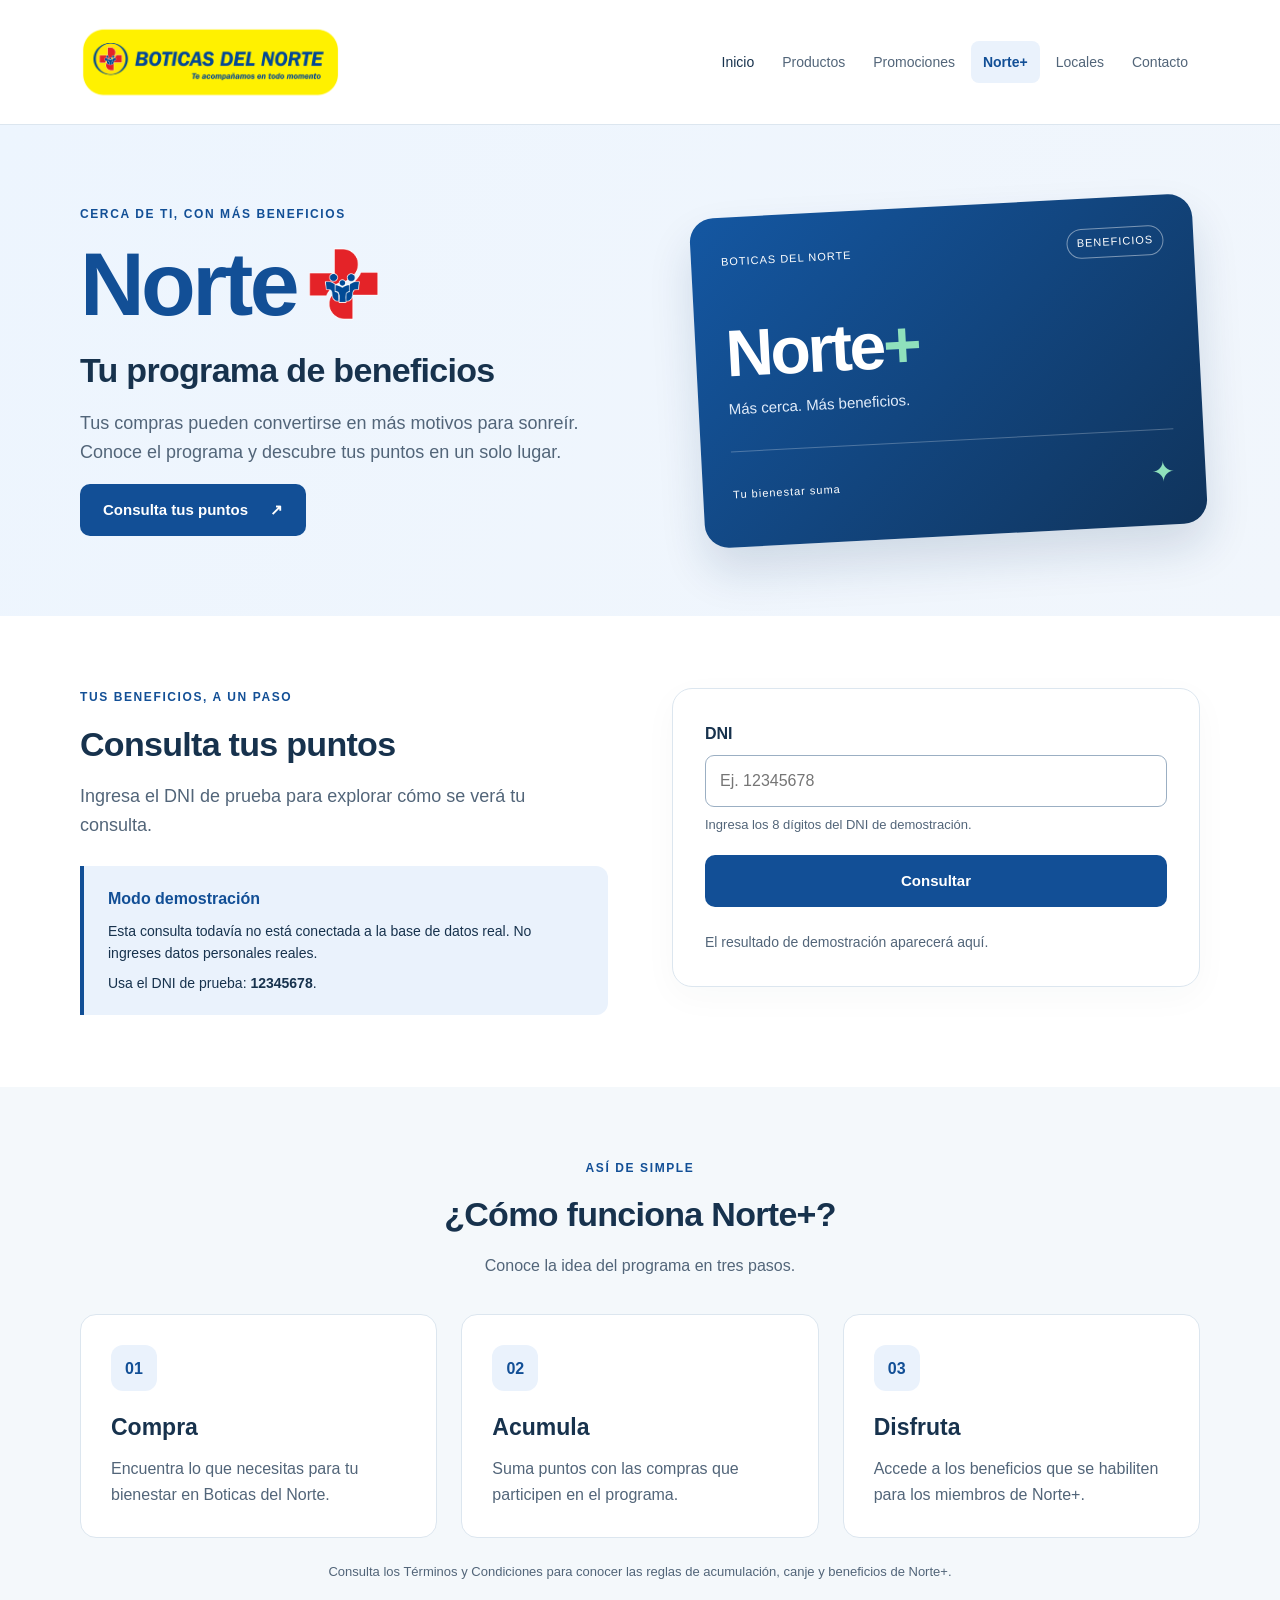
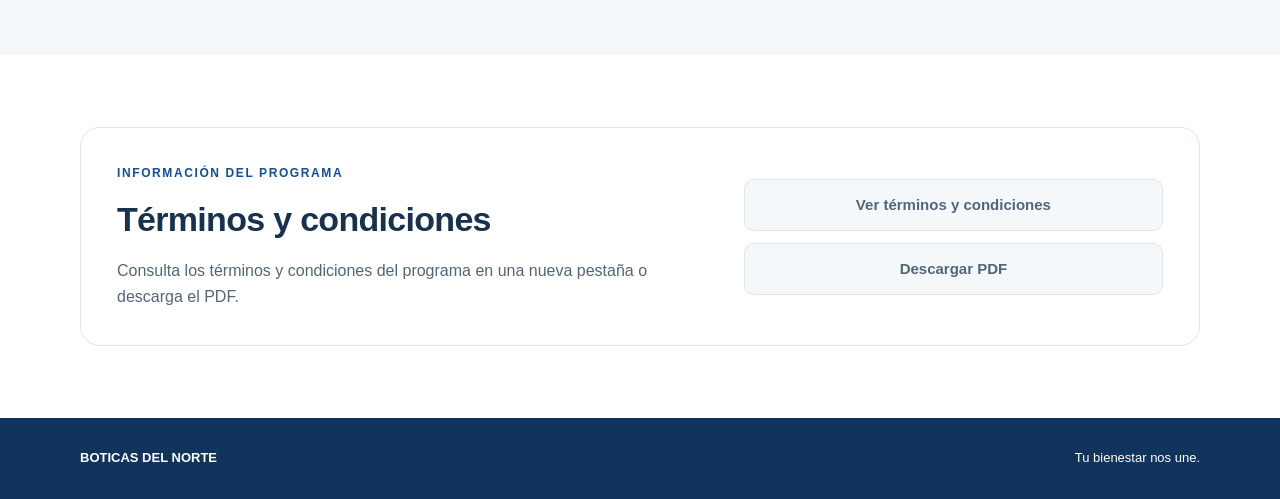
==== norte-plus.html @ 031ef353 "Crear pagina Norte+ con consulta de puntos y terminos" ====
<!DOCTYPE html>
<html lang="es">
<head>
    <meta charset="UTF-8">
    <meta name="viewport" content="width=device-width, initial-scale=1.0">
    <meta name="description" content="Conoce Norte+, el programa de beneficios de Boticas del Norte. Consulta de puntos en modo demostración.">
    <title>Norte+ | Boticas del Norte</title>
    <link rel="stylesheet" href="norte-plus.css">
    <script src="norte-plus.js" defer></script>
</head>
<body>
    <a class="skip-link" href="#contenido">Ir al contenido</a>
    <header class="site-header">
        <div class="container header-content">
            <a class="brand" href="index.html"><img class="brand-logo" src="img/logo-boticas-del-norte.png" alt="Boticas del Norte" width="4320" height="1334"></a>
            <nav aria-label="Navegación principal">
                <a href="index.html">Inicio</a>
                <span class="nav-pending" aria-disabled="true" title="Próximamente">Productos</span>
                <span class="nav-pending" aria-disabled="true" title="Próximamente">Promociones</span>
                <a href="norte-plus.html" aria-current="page">Norte+</a>
                <span class="nav-pending" aria-disabled="true" title="Próximamente">Locales</span>
                <span class="nav-pending" aria-disabled="true" title="Próximamente">Contacto</span>
            </nav>
        </div>
    </header>
    <main id="contenido">
        <section class="hero" aria-labelledby="hero-title">
            <div class="container hero-grid">
                <div>
                    <p class="eyebrow">CERCA DE TI, CON MÁS BENEFICIOS</p>
                    <h1 id="hero-title" class="hero-identity" aria-label="Norte+"><span aria-hidden="true">Norte</span><img class="hero-logo" src="img/logo-norte-plus.png" alt="" width="439" height="460"></h1>
                    <h2>Tu programa de beneficios</h2>
                    <p class="hero-copy">Tus compras pueden convertirse en más motivos para sonreír. Conoce el programa y descubre tus puntos en un solo lugar.</p>
                    <a class="button button-primary" href="#consulta">Consulta tus puntos <span aria-hidden="true">↗</span></a>
                </div>
                <div class="membership-card" aria-label="Tarjeta ilustrativa del programa Norte+">
                    <div class="card-top"><span>BOTICAS DEL NORTE</span><span class="card-badge">BENEFICIOS</span></div>
                    <p class="card-name">Norte<span>+</span></p>
                    <p>Más cerca. Más beneficios.</p>
                    <div class="card-bottom"><span>Tu bienestar suma</span><span aria-hidden="true">✦</span></div>
                </div>
            </div>
        </section>
        <section class="section" id="consulta" aria-labelledby="consulta-title">
            <div class="container consultation-grid">
                <div>
                    <p class="eyebrow">TUS BENEFICIOS, A UN PASO</p>
                    <h2 id="consulta-title">Consulta tus puntos</h2>
                    <p class="section-copy">Ingresa el DNI de prueba para explorar cómo se verá tu consulta.</p>
                    <div class="demo-note"><strong>Modo demostración</strong><p>Esta consulta todavía no está conectada a la base de datos real. No ingreses datos personales reales.</p><p>Usa el DNI de prueba: <strong>12345678</strong>.</p></div>
                </div>
                <div class="query-card">
                    <form id="points-form">
                        <label for="dni">DNI</label>
                        <input id="dni" name="dni" type="text" inputmode="numeric" maxlength="8" autocomplete="off" spellcheck="false" placeholder="Ej. 12345678" aria-describedby="dni-hint" required>
                        <p class="input-hint" id="dni-hint">Ingresa los 8 dígitos del DNI de demostración.</p>
                        <button class="button button-primary" type="submit">Consultar</button>
                    </form>
                    <div id="query-feedback" role="status" aria-live="polite" aria-atomic="true">
                        <p class="initial-message">El resultado de demostración aparecerá aquí.</p>
                    </div>
                    <noscript><p>Activa JavaScript en tu navegador para utilizar la consulta de demostración.</p></noscript>
                </div>
            </div>
        </section>
        <section class="section steps-section" aria-labelledby="steps-title">
            <div class="container">
                <div class="section-heading"><p class="eyebrow">ASÍ DE SIMPLE</p><h2 id="steps-title">¿Cómo funciona Norte+?</h2><p>Conoce la idea del programa en tres pasos.</p></div>
                <ol class="steps">
                    <li><span class="step-number" aria-hidden="true">01</span><h3>Compra</h3><p>Encuentra lo que necesitas para tu bienestar en Boticas del Norte.</p></li>
                    <li><span class="step-number" aria-hidden="true">02</span><h3>Acumula</h3><p>Suma puntos con las compras que participen en el programa.</p></li>
                    <li><span class="step-number" aria-hidden="true">03</span><h3>Disfruta</h3><p>Accede a los beneficios que se habiliten para los miembros de Norte+.</p></li>
                </ol>
                <p class="program-note">Consulta los Términos y Condiciones para conocer las reglas de acumulación, canje y beneficios de Norte+.</p>
            </div>
        </section>
        <section class="section" aria-labelledby="terms-title">
            <div class="container terms-card">
                <div><p class="eyebrow">INFORMACIÓN DEL PROGRAMA</p><h2 id="terms-title">Términos y condiciones</h2><p id="terms-note">Consulta los términos y condiciones del programa en una nueva pestaña o descarga el PDF.</p></div>
                <div class="terms-actions"><a class="button button-outline" href="pdf/terminos-condiciones-norte-plus.pdf" target="_blank" rel="noopener noreferrer" aria-describedby="terms-note">Ver términos y condiciones</a><a class="button button-outline" href="pdf/terminos-condiciones-norte-plus.pdf" download="terminos-condiciones-norte-plus.pdf" aria-describedby="terms-note">Descargar PDF</a></div>
            </div>
        </section>
    </main>
    <footer class="site-footer"><div class="container footer-content"><a class="footer-brand" href="index.html">BOTICAS DEL NORTE</a><p>Tu bienestar nos une.</p></div></footer>
</body>
</html>
---- norte-plus.css ----
:root { --blue: #124f96; --blue-dark: #10345c; --ink: #17324d; --muted: #526579; --line: #dce6ef; --surface: #f4f8fb; }
* { box-sizing: border-box; }
html { scroll-behavior: smooth; }
body { margin: 0; font-family: Arial, Helvetica, sans-serif; color: var(--ink); background: white; line-height: 1.6; }
a { color: inherit; }
button, input { font: inherit; }
button, a, input { -webkit-tap-highlight-color: transparent; }
:focus-visible { outline: 3px solid var(--blue); outline-offset: 4px; }
.container { width: min(1120px, calc(100% - 48px)); margin-inline: auto; }
.skip-link { position: absolute; left: 16px; top: -100px; padding: 12px; background: white; z-index: 10; }
.skip-link:focus { top: 12px; }
.site-header { border-bottom: 1px solid var(--line); background: white; }
.header-content { display: flex; align-items: center; justify-content: space-between; gap: 24px; padding-block: 22px; }
.brand { display: inline-flex; align-items: center; width: 260px; max-width: 100%; text-decoration: none; flex-shrink: 0; }
.brand-logo { display: block; width: 100%; height: auto; }
nav { display: flex; flex-wrap: wrap; align-items: center; justify-content: flex-end; gap: 4px; }
nav a, .nav-pending { padding: 10px 12px; font-size: 14px; text-decoration: none; border-radius: 8px; }
nav a:hover { background: var(--surface); }
nav a[aria-current] { color: var(--blue); background: #eaf2fc; font-weight: 700; }
.nav-pending { color: var(--muted); cursor: default; }
.hero { background: linear-gradient(120deg, #edf5fe, #f1f6fc); padding-block: 80px; overflow: hidden; }
.hero-grid { display: grid; grid-template-columns: 1.1fr 1fr; align-items: center; gap: 64px; }
.eyebrow { color: var(--blue); font-size: 12px; font-weight: 700; letter-spacing: 1.6px; margin: 0 0 16px; }
h1, h2, h3, p { overflow-wrap: anywhere; }
h1 { color: var(--blue); font-size: clamp(64px, 8vw, 100px); line-height: 1; letter-spacing: -4px; margin: 0 0 20px; }
.hero-identity { display: flex; align-items: center; gap: 0.08em; font-size: clamp(56px, 7vw, 96px); letter-spacing: -0.04em; white-space: nowrap; }
.hero-logo { display: block; width: 0.9em; max-width: 100%; height: auto; flex-shrink: 0; }
h2 { font-size: clamp(26px, 3vw, 34px); line-height: 1.2; letter-spacing: -.7px; margin: 0 0 18px; }
h3 { margin: 18px 0 10px; font-size: 23px; }
p { margin: 0 0 18px; }
.hero-copy, .section-copy { color: var(--muted); font-size: 18px; max-width: 500px; }
.button { display: inline-flex; align-items: center; justify-content: center; gap: 22px; min-height: 48px; padding: 13px 22px; border: 1px solid transparent; border-radius: 10px; font-weight: 700; font-size: 15px; text-decoration: none; cursor: pointer; text-align: center; }
.button-primary { background: var(--blue); color: white; }
.button-primary:hover { background: var(--blue-dark); }
.membership-card { background: linear-gradient(135deg, #1457a2, #10345c); color: white; border-radius: 24px; padding: 30px; box-shadow: 0 24px 45px #10345c24; transform: rotate(-3deg); }
.card-top, .card-bottom { display: flex; align-items: center; justify-content: space-between; gap: 16px; font-size: 11px; letter-spacing: 1px; }
.card-badge { border: 1px solid #ffffff70; padding: 5px 9px; border-radius: 20px; }
.card-name { font-size: 66px; line-height: 1.1; font-weight: 700; letter-spacing: -3px; margin: 40px 0 8px; }
.card-name span { color: #8fe1bc; }
.membership-card > p:not(.card-name) { color: #e1ecfa; font-size: 15px; }
.card-bottom { border-top: 1px solid #ffffff40; padding-top: 20px; margin-top: 30px; }
.card-bottom > span:last-child { color: #8fe1bc; font-size: 28px; }
.section { padding-block: 72px; }
.consultation-grid { display: grid; grid-template-columns: 1fr 1fr; gap: 64px; align-items: start; }
.demo-note { background: #eaf2fc; border-left: 4px solid var(--blue); padding: 20px 24px; border-radius: 0 12px 12px 0; margin-top: 26px; }
.demo-note > strong { color: var(--blue); }
.demo-note p { font-size: 14px; margin: 8px 0 0; }
.query-card { border: 1px solid var(--line); border-radius: 20px; padding: 32px; box-shadow: 0 10px 35px #17324d08; }
label { display: block; font-weight: 700; margin-bottom: 8px; }
input { width: 100%; min-height: 50px; border: 1px solid #9bafc3; border-radius: 9px; padding: 12px 14px; color: var(--ink); background: white; }
.input-hint { color: var(--muted); font-size: 13px; margin: 8px 0 20px; }
form .button { width: 100%; }
#query-feedback { margin-top: 24px; }
.initial-message { color: var(--muted); font-size: 14px; margin-bottom: 0; }
.result-card { background: var(--surface); border: 1px solid var(--line); border-radius: 12px; padding: 20px; }
.result-label { color: var(--blue); font-size: 12px; font-weight: 700; margin-bottom: 10px; }
.result-name { font-weight: 700; margin-bottom: 8px; }
.result-points { display: block; font-size: 38px; line-height: 1.2; color: var(--blue); }
.result-caption { color: var(--muted); font-size: 14px; margin: 5px 0 0; }
.error-message { color: #9a2929; background: #fff2f2; padding: 16px; border-radius: 10px; margin: 0; }
.steps-section { background: var(--surface); }
.section-heading { text-align: center; margin-bottom: 36px; }
.section-heading > p:last-child { color: var(--muted); }
.steps { display: grid; grid-template-columns: repeat(3, 1fr); gap: 24px; list-style: none; padding: 0; margin: 0; }
.steps li { background: white; border: 1px solid var(--line); padding: 30px; border-radius: 16px; }
.step-number { display: inline-flex; align-items: center; justify-content: center; height: 46px; width: 46px; background: #eaf2fc; color: var(--blue); font-weight: 700; border-radius: 12px; }
.steps p { color: var(--muted); margin: 0; }
.program-note { color: var(--muted); font-size: 13px; text-align: center; margin: 24px 0 0; }
.terms-card { display: grid; grid-template-columns: 1.4fr 1fr; gap: 40px; align-items: center; border: 1px solid var(--line); border-radius: 20px; padding: 36px; }
.terms-card p:last-child { color: var(--muted); margin: 0; }
.terms-actions { display: flex; flex-direction: column; gap: 12px; }
.button-outline { background: var(--surface); border-color: var(--line); color: var(--muted); }
.button:disabled { cursor: not-allowed; }
.site-footer { background: var(--blue-dark); color: white; padding-block: 30px; }
.footer-content { display: flex; align-items: center; justify-content: space-between; flex-wrap: wrap; gap: 16px 24px; font-size: 13px; }
.footer-brand { font-weight: 700; text-decoration: none; }
.footer-content p { margin: 0; }
.footer-content > span { color: #d1deed; }
@media (max-width: 960px) {
    .header-content { flex-direction: column; gap: 16px; }
    nav { justify-content: center; }
    .hero-grid, .consultation-grid { gap: 32px; }
    .hero { padding-block: 60px; }
    .membership-card { padding: 24px; transform: none; }
    .card-top { flex-wrap: wrap; }
    .steps { gap: 16px; }
    .steps li { padding: 22px; }
    .terms-card { grid-template-columns: 1fr; gap: 24px; }
    .terms-actions { flex-direction: row; flex-wrap: wrap; }
}
@media (max-width: 640px) {
    .hero-identity { gap: 0.02em; }
    .hero-logo { width: 1.05em; }
    .container { width: calc(100% - 32px); }
    .hero-grid, .consultation-grid, .steps { grid-template-columns: 1fr; }
    .hero { padding-block: 44px; }
    .hero-grid { gap: 36px; }
    .hero-copy, .section-copy { font-size: 16px; }
    .section { padding-block: 44px; }
    .query-card { padding: 24px; }
    .terms-card { padding: 24px; }
    .terms-actions { flex-direction: column; }
    .footer-content { flex-direction: column; align-items: flex-start; }
    nav a, .nav-pending { padding: 10px; }
}
@media (prefers-reduced-motion: reduce) { html { scroll-behavior: auto; } }
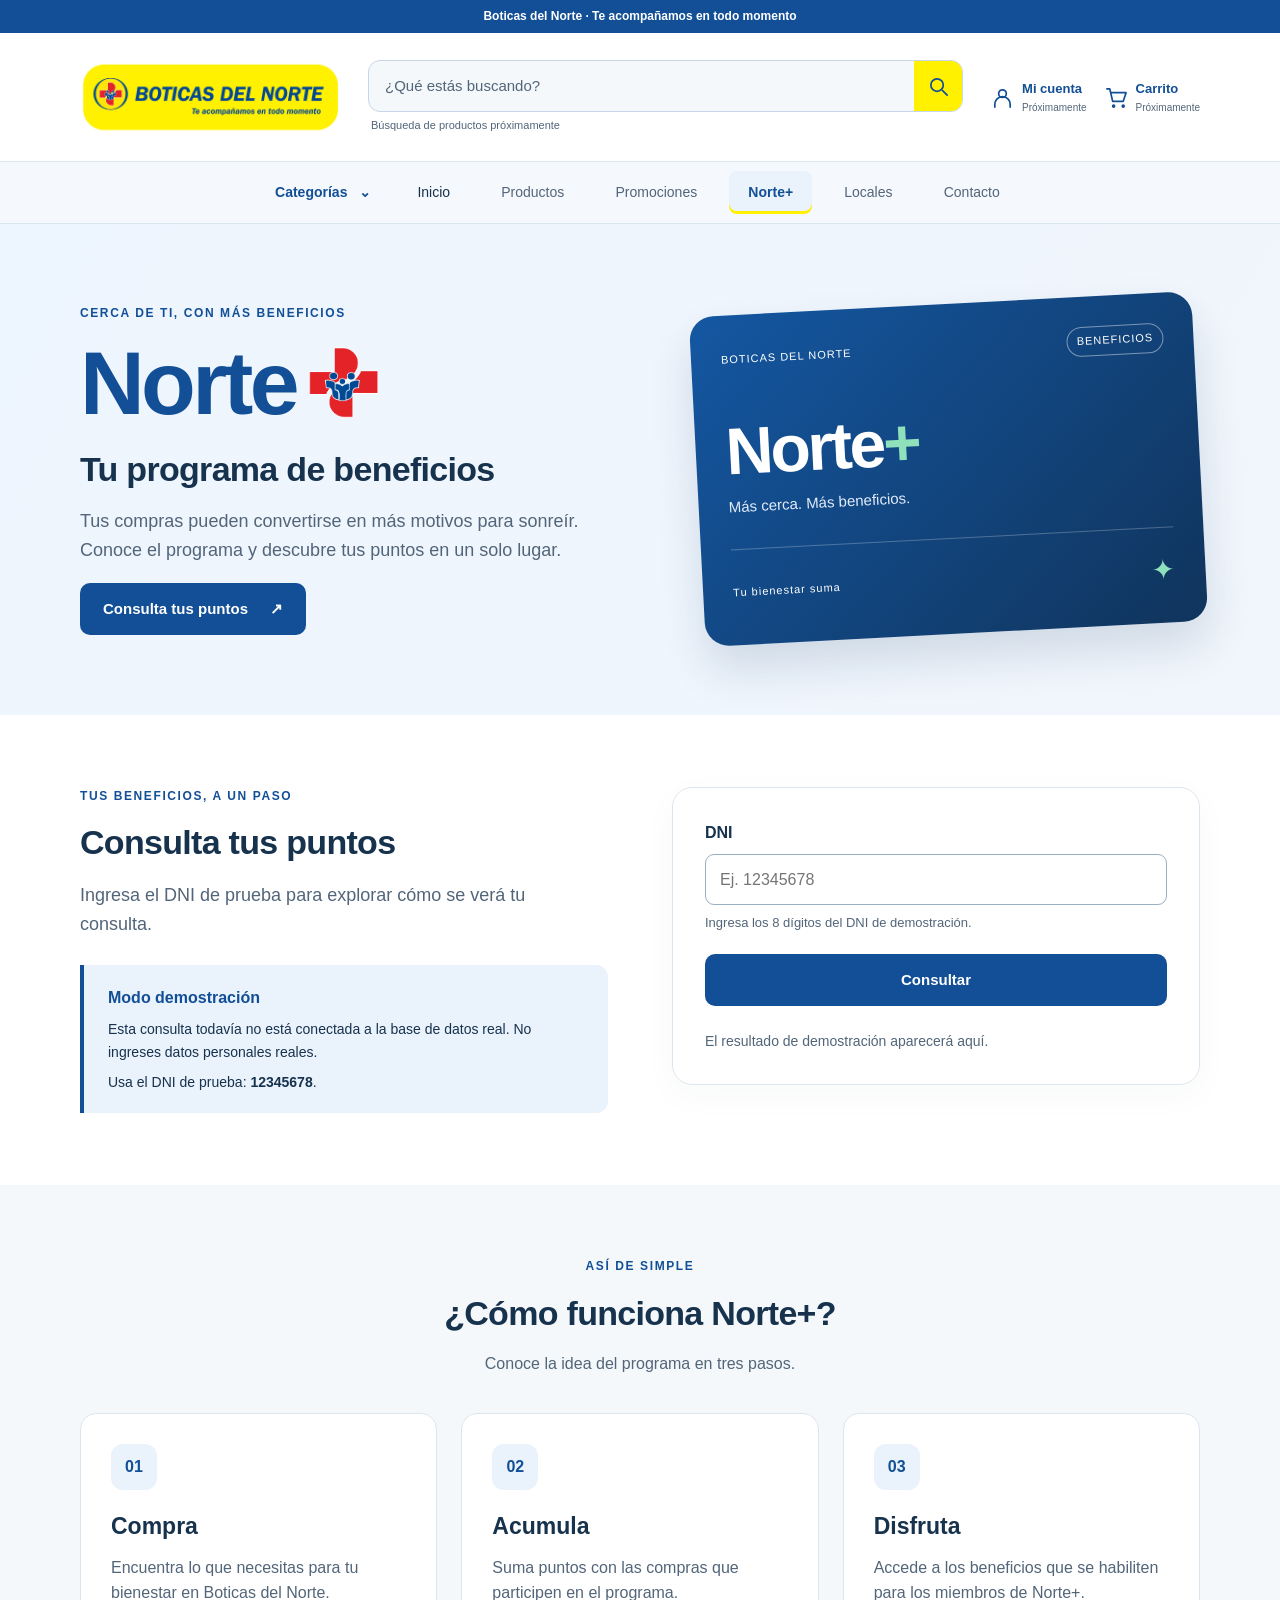
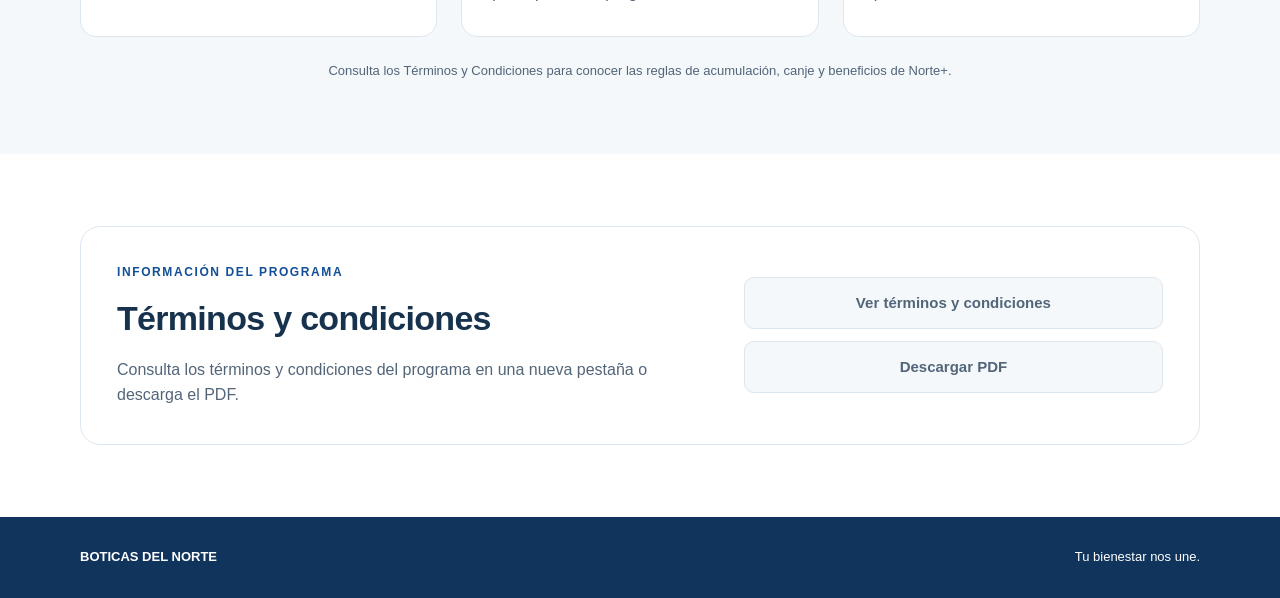
==== commit 3d74a698: "Mejorar encabezado responsive y menu de categorias" ====
--- a/norte-plus.html
+++ b/norte-plus.html
@@ -11,17 +11,51 @@
 <body>
     <a class="skip-link" href="#contenido">Ir al contenido</a>
     <header class="site-header">
+        <div class="header-announcement"><div class="container">Boticas del Norte · Te acompañamos en todo momento</div></div>
         <div class="container header-content">
             <a class="brand" href="index.html"><img class="brand-logo" src="img/logo-boticas-del-norte.png" alt="Boticas del Norte" width="4320" height="1334"></a>
-            <nav aria-label="Navegación principal">
+            <div class="header-search" role="search" aria-label="Búsqueda de productos, próximamente">
+                <label class="header-sr-only" for="header-search-input">Buscar productos (próximamente)</label>
+                <div class="header-search-field">
+                    <input id="header-search-input" type="search" placeholder="¿Qué estás buscando?" disabled aria-describedby="header-search-note">
+                    <button type="button" disabled aria-label="Buscar, próximamente"><svg viewBox="0 0 24 24" aria-hidden="true"><circle cx="10.5" cy="10.5" r="6.5"></circle><path d="m16 16 5 5"></path></svg></button>
+                </div>
+                <p id="header-search-note">Búsqueda de productos próximamente</p>
+            </div>
+            <div class="header-actions" aria-label="Próximas funciones">
+                <button class="header-action header-account" type="button" disabled aria-label="Mi cuenta, próximamente"><svg viewBox="0 0 24 24" aria-hidden="true"><circle cx="12" cy="8" r="4"></circle><path d="M4 22v-3a8 8 0 0 1 16 0v3"></path></svg><span>Mi cuenta<small>Próximamente</small></span></button>
+                <button class="header-action" type="button" disabled aria-label="Carrito, próximamente"><svg viewBox="0 0 24 24" aria-hidden="true"><path d="M2 3h3l3 13h11l3-9H6"></path><circle cx="9" cy="21" r="1"></circle><circle cx="19" cy="21" r="1"></circle></svg><span>Carrito<small>Próximamente</small></span></button>
+            </div>
+            <div class="header-mobile-menu">
+                <input class="mobile-menu-toggle" type="checkbox" id="mobile-menu-toggle" aria-label="Abrir o cerrar menú móvil" aria-controls="mobile-menu-panel">
+                <label class="mobile-menu-trigger" for="mobile-menu-toggle"><span class="hamburger" aria-hidden="true"><span></span><span></span><span></span></span><span class="header-sr-only">Abrir menú</span></label>
+                <div class="mobile-menu-panel" id="mobile-menu-panel">
+                    <div class="mobile-panel-heading"><h2>Menú</h2><label class="mobile-menu-close" for="mobile-menu-toggle"><span aria-hidden="true">×</span><span class="header-sr-only">Cerrar menú</span></label></div>
+                    <nav class="header-mobile-nav" aria-label="Navegación principal móvil">
+                        <details class="mobile-categories">
+                            <summary>Categorías <span class="category-arrow" aria-hidden="true">›</span></summary>
+                            <ul class="mobile-category-list" aria-label="Categorías de productos"><li>Farmacia</li><li>Salud y bienestar</li><li>Vitaminas y suplementos</li><li>Cuidado personal</li><li>Mamá y bebé</li><li>Nutrición</li><li>Dermocosmética</li><li>Adulto mayor</li></ul>
+                        </details>
+                        <a href="index.html">Inicio</a>
+                        <span class="nav-pending" aria-disabled="true" title="Próximamente">Productos</span>
+                        <span class="nav-pending" aria-disabled="true" title="Próximamente">Promociones</span>
+                        <a href="norte-plus.html" aria-current="page">Norte+</a>
+                        <span class="nav-pending" aria-disabled="true" title="Próximamente">Locales</span>
+                        <span class="nav-pending" aria-disabled="true" title="Próximamente">Contacto</span>
+                        <span class="nav-pending" aria-disabled="true" title="Próximamente">Mi cuenta</span>
+                    </nav>
+                </div>
+            </div>
+        </div>
+        <div class="header-nav-bar"><nav class="container header-desktop-nav" aria-label="Navegación principal">
+                <details class="desktop-categories"><summary>Categorías <span class="category-arrow" aria-hidden="true">⌄</span></summary><div class="desktop-category-panel"><p class="category-panel-title">Explora nuestras categorías</p><ul aria-label="Categorías de productos"><li>Farmacia</li><li>Salud y bienestar</li><li>Vitaminas y suplementos</li><li>Cuidado personal</li><li>Mamá y bebé</li><li>Nutrición</li><li>Dermocosmética</li><li>Adulto mayor</li></ul></div></details>
                 <a href="index.html">Inicio</a>
                 <span class="nav-pending" aria-disabled="true" title="Próximamente">Productos</span>
                 <span class="nav-pending" aria-disabled="true" title="Próximamente">Promociones</span>
                 <a href="norte-plus.html" aria-current="page">Norte+</a>
                 <span class="nav-pending" aria-disabled="true" title="Próximamente">Locales</span>
                 <span class="nav-pending" aria-disabled="true" title="Próximamente">Contacto</span>
-            </nav>
-        </div>
+        </nav></div>
     </header>
     <main id="contenido">
         <section class="hero" aria-labelledby="hero-title">
--- a/norte-plus.css
+++ b/norte-plus.css
@@ -9,15 +9,91 @@
 .container { width: min(1120px, calc(100% - 48px)); margin-inline: auto; }
 .skip-link { position: absolute; left: 16px; top: -100px; padding: 12px; background: white; z-index: 10; }
 .skip-link:focus { top: 12px; }
-.site-header { border-bottom: 1px solid var(--line); background: white; }
-.header-content { display: flex; align-items: center; justify-content: space-between; gap: 24px; padding-block: 22px; }
-.brand { display: inline-flex; align-items: center; width: 260px; max-width: 100%; text-decoration: none; flex-shrink: 0; }
-.brand-logo { display: block; width: 100%; height: auto; }
-nav { display: flex; flex-wrap: wrap; align-items: center; justify-content: flex-end; gap: 4px; }
-nav a, .nav-pending { padding: 10px 12px; font-size: 14px; text-decoration: none; border-radius: 8px; }
-nav a:hover { background: var(--surface); }
-nav a[aria-current] { color: var(--blue); background: #eaf2fc; font-weight: 700; }
-.nav-pending { color: var(--muted); cursor: default; }
+.site-header { background: white; border-bottom: 1px solid var(--line); }
+.header-announcement { background: var(--blue); color: white; text-align: center; padding-block: 7px; font-size: 12px; font-weight: 700; }
+.header-content { position: relative; display: grid; grid-template-columns: 260px minmax(0, 1fr) auto; align-items: center; gap: 28px; padding-block: 24px; }
+.site-header .brand { display: inline-flex; width: 260px; max-width: 100%; text-decoration: none; }
+.site-header .brand-logo { display: block; width: 100%; height: auto; }
+.header-search { min-width: 0; }
+.header-search-field { display: flex; align-items: stretch; border: 1px solid #c8d7e7; border-radius: 12px; overflow: hidden; background: var(--surface); }
+.site-header .header-search input { min-width: 0; width: 100%; border: 0; border-radius: 0; background: transparent; padding: 13px 16px; color: var(--ink); opacity: 1; -webkit-text-fill-color: var(--muted); font-size: 15px; }
+.site-header .header-search input::placeholder { color: var(--muted); opacity: 1; }
+.header-search-field button { display: grid; place-items: center; flex: 0 0 48px; border: 0; background: #fff100; color: var(--blue); opacity: 1; }
+.header-search p { margin: 5px 0 0 3px; font-size: 11px; color: var(--muted); }
+.header-search svg, .header-action svg { width: 23px; height: 23px; fill: none; stroke: currentColor; stroke-width: 1.8; stroke-linecap: round; stroke-linejoin: round; }
+.header-actions { display: flex; align-items: center; gap: 18px; }
+.header-action { display: inline-flex; align-items: center; gap: 8px; border: 0; padding: 8px 0; background: transparent; color: var(--blue); font-size: 13px; font-weight: 700; text-align: left; opacity: 1; }
+.header-action svg { flex-shrink: 0; }
+.header-action small { display: block; font-size: 10px; color: var(--muted); font-weight: 400; }
+.header-nav-bar { background: #f5f8fc; border-top: 1px solid var(--line); }
+.header-desktop-nav { display: flex; align-items: center; justify-content: center; gap: 14px; padding-block: 9px; }
+.site-header nav a, .site-header .nav-pending { display: block; padding: 10px 20px; font-size: 14px; text-decoration: none; border-radius: 8px; }
+.site-header nav a:hover { background: #eaf2fc; }
+.site-header nav a[aria-current] { color: var(--blue); background: #eaf2fc; font-weight: 700; box-shadow: inset 0 -3px 0 #fff100; }
+.site-header .nav-pending { color: var(--muted); cursor: default; }
+.header-mobile-menu { display: none; }
+.header-sr-only { position: absolute; width: 1px; height: 1px; padding: 0; margin: -1px; overflow: hidden; clip-path: inset(50%); white-space: nowrap; border: 0; }
+@media (max-width: 1100px) and (min-width: 761px) {
+    .header-content { grid-template-columns: 220px minmax(0, 1fr) auto; gap: 18px; }
+    .header-actions { gap: 12px; }
+    .header-action { flex-direction: column; text-align: center; gap: 4px; }
+}
+@media (max-width: 760px) {
+    .header-announcement { font-size: 11px; padding-block: 6px; }
+    .header-content { grid-template-columns: 40px minmax(0, 1fr) auto; gap: 16px 12px; padding-block: 16px; }
+    .site-header .brand { grid-column: 2; grid-row: 1; width: 220px; }
+    .header-actions { grid-column: 3; grid-row: 1; gap: 12px; }
+    .header-action { min-width: 32px; min-height: 44px; justify-content: center; padding: 0; }
+    .header-action > span { display: none; }
+    .header-search { grid-column: 1 / -1; grid-row: 2; }
+    .header-nav-bar { display: none; }
+    .header-mobile-menu { display: block; grid-column: 1; grid-row: 1; }
+
+}
+/* Categorías y menú móvil: controles HTML y CSS sin JavaScript. */
+.header-desktop-nav { position: relative; gap: clamp(2px, 1vw, 14px); }
+.site-header .header-desktop-nav > a, .site-header .header-desktop-nav > .nav-pending { padding-inline: clamp(9px, 1.5vw, 20px); }
+.desktop-categories > summary, .mobile-categories > summary { display: flex; align-items: center; justify-content: space-between; gap: 12px; list-style: none; cursor: pointer; color: var(--blue); font-size: 14px; font-weight: 700; border-radius: 8px; }
+.desktop-categories > summary { padding: 10px 14px; }
+.desktop-categories > summary::-webkit-details-marker, .mobile-categories > summary::-webkit-details-marker { display: none; }
+.desktop-categories[open] > summary, .desktop-categories > summary:hover { background: #eaf2fc; }
+.desktop-categories[open] .category-arrow { transform: rotate(180deg); }
+.desktop-category-panel { position: absolute; top: calc(100% + 8px); left: 0; width: min(680px, 100%); max-height: min(460px, 65vh); overflow-y: auto; overscroll-behavior: contain; z-index: 20; padding: 24px; background: white; border: 1px solid var(--line); border-radius: 16px; box-shadow: 0 12px 32px #10345c20; }
+.category-panel-title { color: var(--blue); font-size: 16px; font-weight: 700; padding-bottom: 12px; margin: 0 0 12px; border-bottom: 3px solid #fff100; }
+.desktop-category-panel ul { display: grid; grid-template-columns: repeat(2, minmax(0, 1fr)); gap: 10px; padding: 0; margin: 0; list-style: none; }
+.desktop-category-panel li { padding: 14px 16px; background: var(--surface); border: 1px solid var(--line); border-radius: 10px; color: var(--blue); font-size: 14px; overflow-wrap: anywhere; }
+.mobile-menu-toggle, .mobile-menu-panel { display: none; }
+@media (max-width: 760px) {
+    .header-actions .header-account { display: none; }
+    .header-mobile-menu { position: static; }
+    .mobile-menu-toggle { display: block; position: absolute; top: 16px; left: 0; width: 40px; height: 44px; margin: 0; min-height: 0; opacity: 0; cursor: pointer; z-index: 22; }
+    .mobile-menu-trigger { display: grid; place-items: center; width: 40px; height: 44px; margin: 0; border-radius: 8px; color: var(--blue); cursor: pointer; }
+    .mobile-menu-toggle:focus-visible + .mobile-menu-trigger { outline: 3px solid var(--blue); outline-offset: 3px; }
+    .mobile-menu-toggle:checked + .mobile-menu-trigger { background: #eaf2fc; }
+    .hamburger { display: flex; flex-direction: column; gap: 5px; width: 22px; }
+    .hamburger span { display: block; height: 2px; border-radius: 2px; background: currentColor; }
+    .mobile-menu-toggle:checked ~ .mobile-menu-panel { display: block; }
+    .mobile-menu-panel { position: absolute; top: 100%; left: 0; right: 0; z-index: 20; max-height: min(70vh, calc(100vh - 230px)); max-height: min(70dvh, calc(100dvh - 230px)); overflow-y: auto; overflow-x: hidden; -webkit-overflow-scrolling: touch; overscroll-behavior: contain; background: white; border: 1px solid var(--line); border-radius: 14px; box-shadow: 0 12px 32px #10345c20; }
+    .mobile-panel-heading { position: sticky; top: 0; z-index: 2; background: white; display: flex; align-items: center; justify-content: space-between; gap: 16px; padding: 16px 20px; border-bottom: 3px solid #fff100; }
+    .mobile-panel-heading h2 { margin: 0; color: var(--blue); font-size: 22px; }
+    .mobile-menu-close { display: grid; place-items: center; width: 44px; height: 44px; margin: 0; color: var(--blue); font-size: 32px; line-height: 1; cursor: pointer; border-radius: 8px; background: #eaf2fc; }
+    .header-mobile-nav { padding: 12px; }
+    .site-header .header-mobile-nav a, .site-header .header-mobile-nav .nav-pending, .mobile-categories > summary { padding: 12px 16px; }
+    .mobile-categories > summary { background: var(--surface); }
+    .mobile-categories[open] .category-arrow { transform: rotate(90deg); }
+    .mobile-category-list { margin: 8px 0; padding: 0 12px; list-style: none; }
+    .mobile-category-list li { padding: 12px; color: var(--blue); font-size: 14px; border-bottom: 1px solid var(--line); overflow-wrap: anywhere; }
+    .mobile-category-list li:last-child { border-bottom: 0; }
+    /* Al abrir, el control enfocable se sitúa sobre X para cerrar con teclado. */
+    .mobile-menu-toggle:checked { top: calc(100% + 17px); left: auto; right: 21px; width: 44px; height: 44px; }
+    .mobile-menu-toggle:checked:focus-visible ~ .mobile-menu-panel .mobile-menu-close { outline: 3px solid var(--blue); outline-offset: 3px; }
+    .mobile-menu-toggle:checked:focus-visible + .mobile-menu-trigger { outline: none; }
+}
+/* En pantallas bajas, el panel usa el espacio de la ventana sin quedar recortado. */
+@media (max-width: 760px) and (max-height: 480px) {
+    .mobile-menu-panel { position: fixed; top: 16px; bottom: 16px; left: 16px; right: 16px; max-height: calc(100vh - 32px); max-height: calc(100dvh - 32px); }
+    .mobile-menu-toggle:checked { position: fixed; top: 33px; right: 37px; }
+}
 .hero { background: linear-gradient(120deg, #edf5fe, #f1f6fc); padding-block: 80px; overflow: hidden; }
 .hero-grid { display: grid; grid-template-columns: 1.1fr 1fr; align-items: center; gap: 64px; }
 .eyebrow { color: var(--blue); font-size: 12px; font-weight: 700; letter-spacing: 1.6px; margin: 0 0 16px; }
@@ -77,8 +153,6 @@
 .footer-content p { margin: 0; }
 .footer-content > span { color: #d1deed; }
 @media (max-width: 960px) {
-    .header-content { flex-direction: column; gap: 16px; }
-    nav { justify-content: center; }
     .hero-grid, .consultation-grid { gap: 32px; }
     .hero { padding-block: 60px; }
     .membership-card { padding: 24px; transform: none; }
@@ -101,6 +175,5 @@
     .terms-card { padding: 24px; }
     .terms-actions { flex-direction: column; }
     .footer-content { flex-direction: column; align-items: flex-start; }
-    nav a, .nav-pending { padding: 10px; }
 }
 @media (prefers-reduced-motion: reduce) { html { scroll-behavior: auto; } }
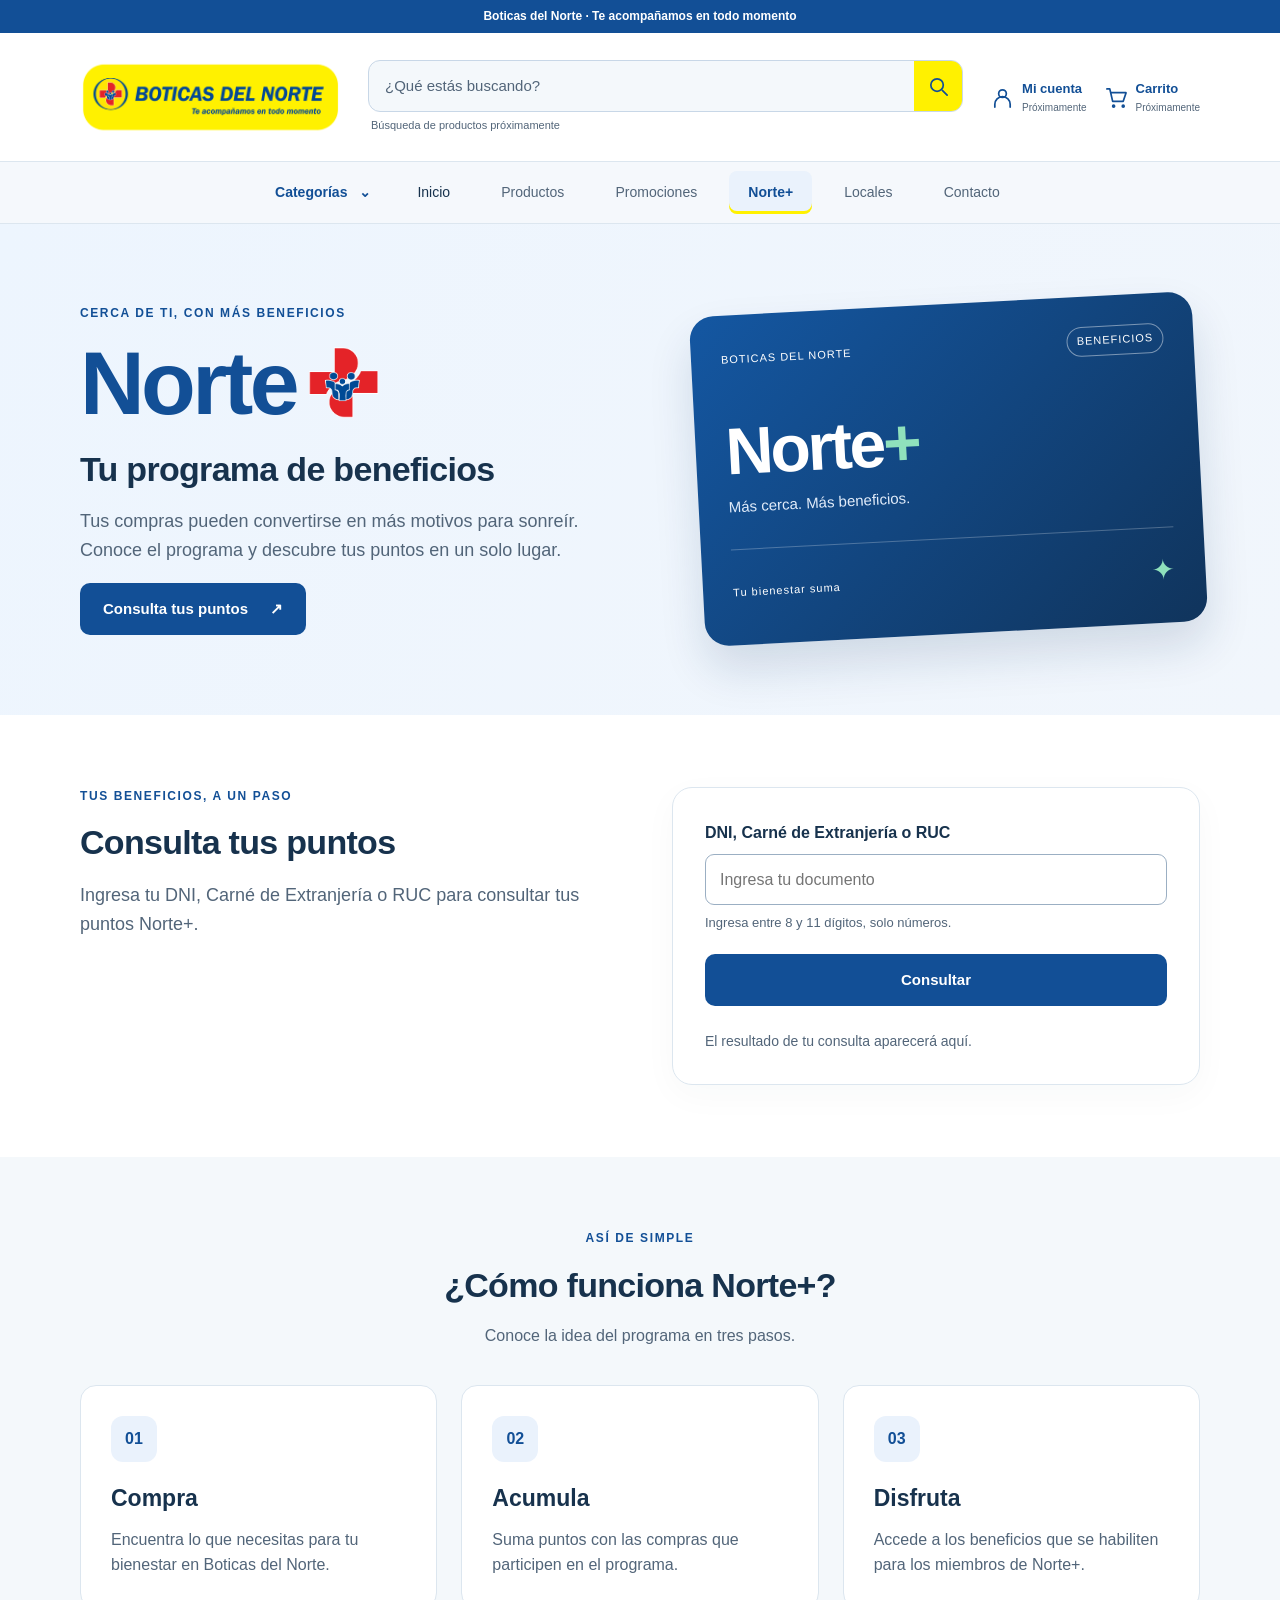
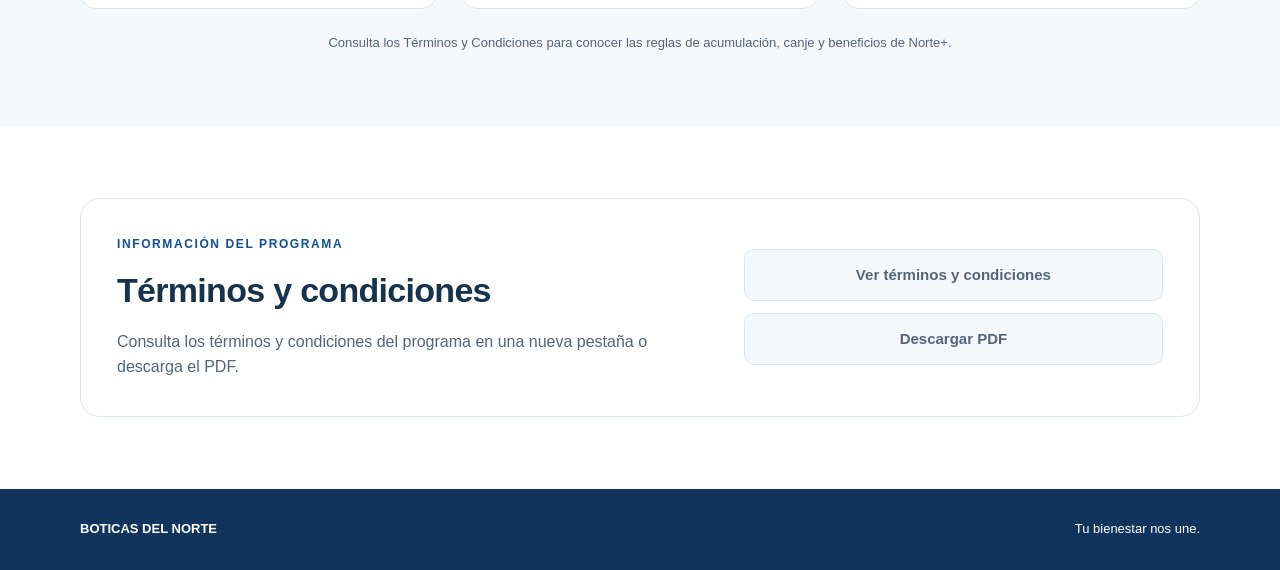
==== commit 6bdbebea: "Conectar consulta Norte+ con Supabase" ====
--- a/norte-plus.html
+++ b/norte-plus.html
@@ -3,7 +3,7 @@
 <head>
     <meta charset="UTF-8">
     <meta name="viewport" content="width=device-width, initial-scale=1.0">
-    <meta name="description" content="Conoce Norte+, el programa de beneficios de Boticas del Norte. Consulta de puntos en modo demostración.">
+    <meta name="description" content="Conoce Norte+, el programa de beneficios de Boticas del Norte. Consulta tus puntos Norte+.">
     <title>Norte+ | Boticas del Norte</title>
     <link rel="stylesheet" href="norte-plus.css">
     <script src="norte-plus.js" defer></script>
@@ -80,20 +80,19 @@
                 <div>
                     <p class="eyebrow">TUS BENEFICIOS, A UN PASO</p>
                     <h2 id="consulta-title">Consulta tus puntos</h2>
-                    <p class="section-copy">Ingresa el DNI de prueba para explorar cómo se verá tu consulta.</p>
-                    <div class="demo-note"><strong>Modo demostración</strong><p>Esta consulta todavía no está conectada a la base de datos real. No ingreses datos personales reales.</p><p>Usa el DNI de prueba: <strong>12345678</strong>.</p></div>
+                    <p class="section-copy">Ingresa tu DNI, Carné de Extranjería o RUC para consultar tus puntos Norte+.</p>
                 </div>
                 <div class="query-card">
                     <form id="points-form">
-                        <label for="dni">DNI</label>
-                        <input id="dni" name="dni" type="text" inputmode="numeric" maxlength="8" autocomplete="off" spellcheck="false" placeholder="Ej. 12345678" aria-describedby="dni-hint" required>
-                        <p class="input-hint" id="dni-hint">Ingresa los 8 dígitos del DNI de demostración.</p>
+                        <label for="dni">DNI, Carné de Extranjería o RUC</label>
+                        <input id="dni" name="dni" type="text" inputmode="numeric" minlength="8" maxlength="11" pattern="[0-9]{8,11}" autocomplete="off" spellcheck="false" placeholder="Ingresa tu documento" aria-describedby="dni-hint" required>
+                        <p class="input-hint" id="dni-hint">Ingresa entre 8 y 11 dígitos, solo números.</p>
                         <button class="button button-primary" type="submit">Consultar</button>
                     </form>
                     <div id="query-feedback" role="status" aria-live="polite" aria-atomic="true">
-                        <p class="initial-message">El resultado de demostración aparecerá aquí.</p>
+                        <p class="initial-message">El resultado de tu consulta aparecerá aquí.</p>
                     </div>
-                    <noscript><p>Activa JavaScript en tu navegador para utilizar la consulta de demostración.</p></noscript>
+                    <noscript><p>Activa JavaScript en tu navegador para consultar tus puntos.</p></noscript>
                 </div>
             </div>
         </section>
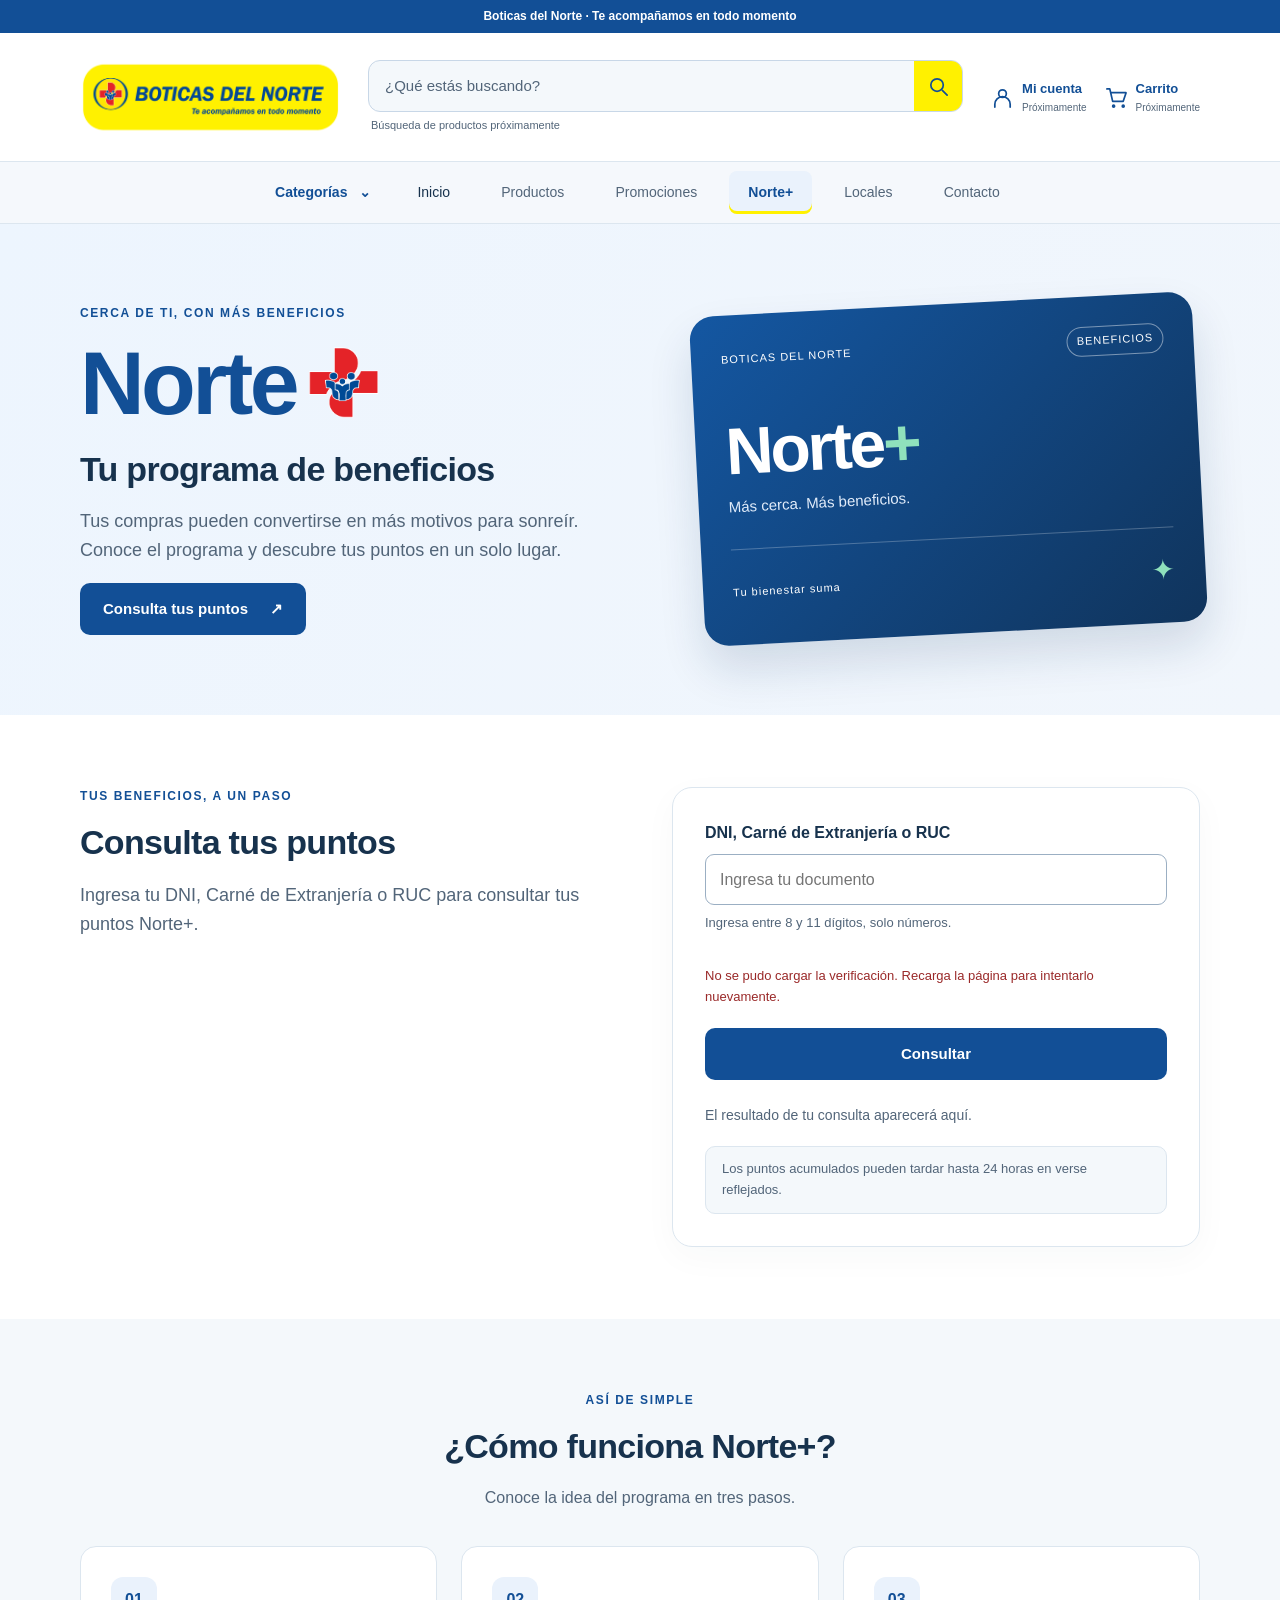
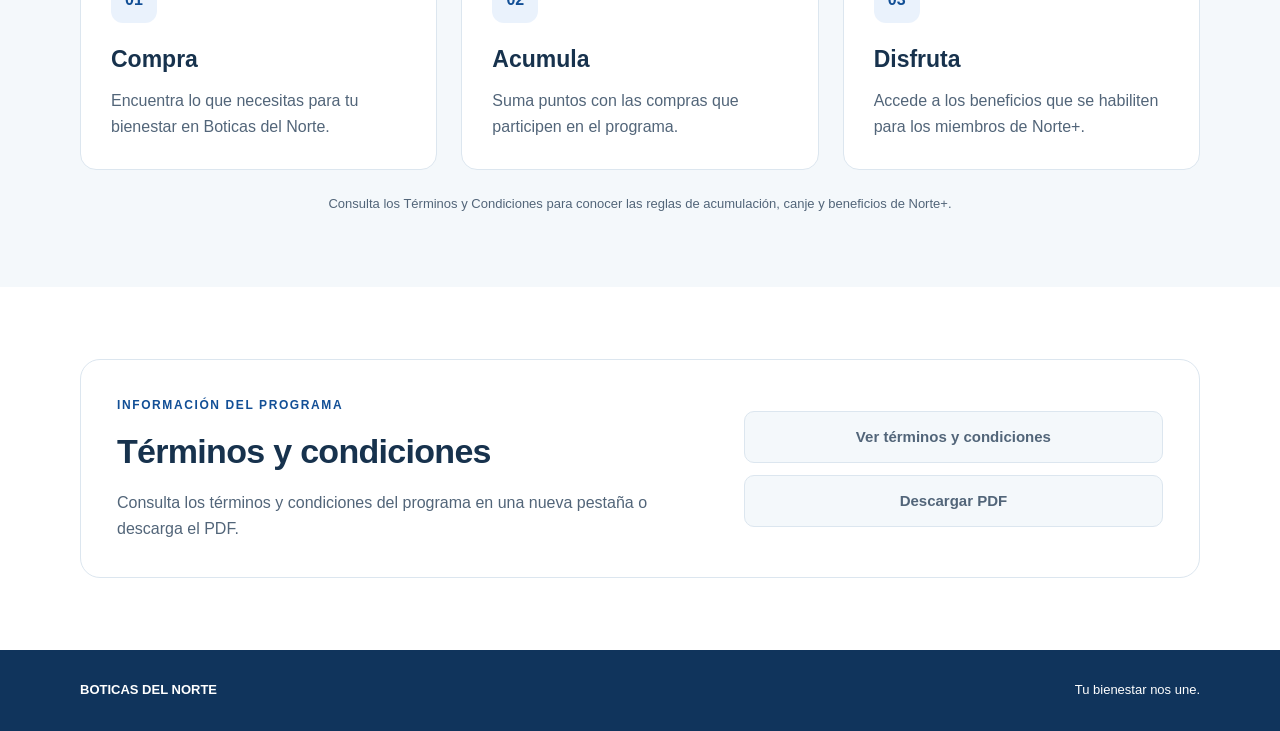
==== commit b5983dca: "Agregar seguridad Turnstile a consulta Norte+" ====
--- a/norte-plus.html
+++ b/norte-plus.html
@@ -7,6 +7,7 @@
     <title>Norte+ | Boticas del Norte</title>
     <link rel="stylesheet" href="norte-plus.css">
     <script src="norte-plus.js" defer></script>
+    <script src="https://challenges.cloudflare.com/turnstile/v0/api.js?render=explicit&amp;onload=onTurnstileLoad" defer onerror="handleTurnstileLoadError()"></script>
 </head>
 <body>
     <a class="skip-link" href="#contenido">Ir al contenido</a>
@@ -87,11 +88,14 @@
                         <label for="dni">DNI, Carné de Extranjería o RUC</label>
                         <input id="dni" name="dni" type="text" inputmode="numeric" minlength="8" maxlength="11" pattern="[0-9]{8,11}" autocomplete="off" spellcheck="false" placeholder="Ingresa tu documento" aria-describedby="dni-hint" required>
                         <p class="input-hint" id="dni-hint">Ingresa entre 8 y 11 dígitos, solo números.</p>
-                        <button class="button button-primary" type="submit">Consultar</button>
+                        <div id="turnstile-widget" class="turnstile-widget"></div>
+                        <p id="verification-status" class="verification-status" role="status" aria-live="polite" aria-atomic="true">Cargando verificación de seguridad...</p>
+                        <button class="button button-primary" type="submit" aria-describedby="verification-status" disabled>Consultar</button>
                     </form>
                     <div id="query-feedback" role="status" aria-live="polite" aria-atomic="true">
                         <p class="initial-message">El resultado de tu consulta aparecerá aquí.</p>
                     </div>
+                    <p class="points-update-note">Los puntos acumulados pueden tardar hasta 24 horas en verse reflejados.</p>
                     <noscript><p>Activa JavaScript en tu navegador para consultar tus puntos.</p></noscript>
                 </div>
             </div>
--- a/norte-plus.css
+++ b/norte-plus.css
@@ -126,8 +126,12 @@
 input { width: 100%; min-height: 50px; border: 1px solid #9bafc3; border-radius: 9px; padding: 12px 14px; color: var(--ink); background: white; }
 .input-hint { color: var(--muted); font-size: 13px; margin: 8px 0 20px; }
 form .button { width: 100%; }
+.turnstile-widget { display: flex; justify-content: center; max-width: 100%; margin-bottom: 12px; }
+.verification-status { color: var(--muted); font-size: 13px; margin: 0 0 20px; }
+.verification-status.is-error { color: #9a2929; }
 #query-feedback { margin-top: 24px; }
 .initial-message { color: var(--muted); font-size: 14px; margin-bottom: 0; }
+.points-update-note { margin: 20px 0 0; padding: 12px 16px; background: var(--surface); border: 1px solid var(--line); border-radius: 10px; color: var(--muted); font-size: 13px; line-height: 1.6; }
 .result-card { background: var(--surface); border: 1px solid var(--line); border-radius: 12px; padding: 20px; }
 .result-label { color: var(--blue); font-size: 12px; font-weight: 700; margin-bottom: 10px; }
 .result-name { font-weight: 700; margin-bottom: 8px; }
